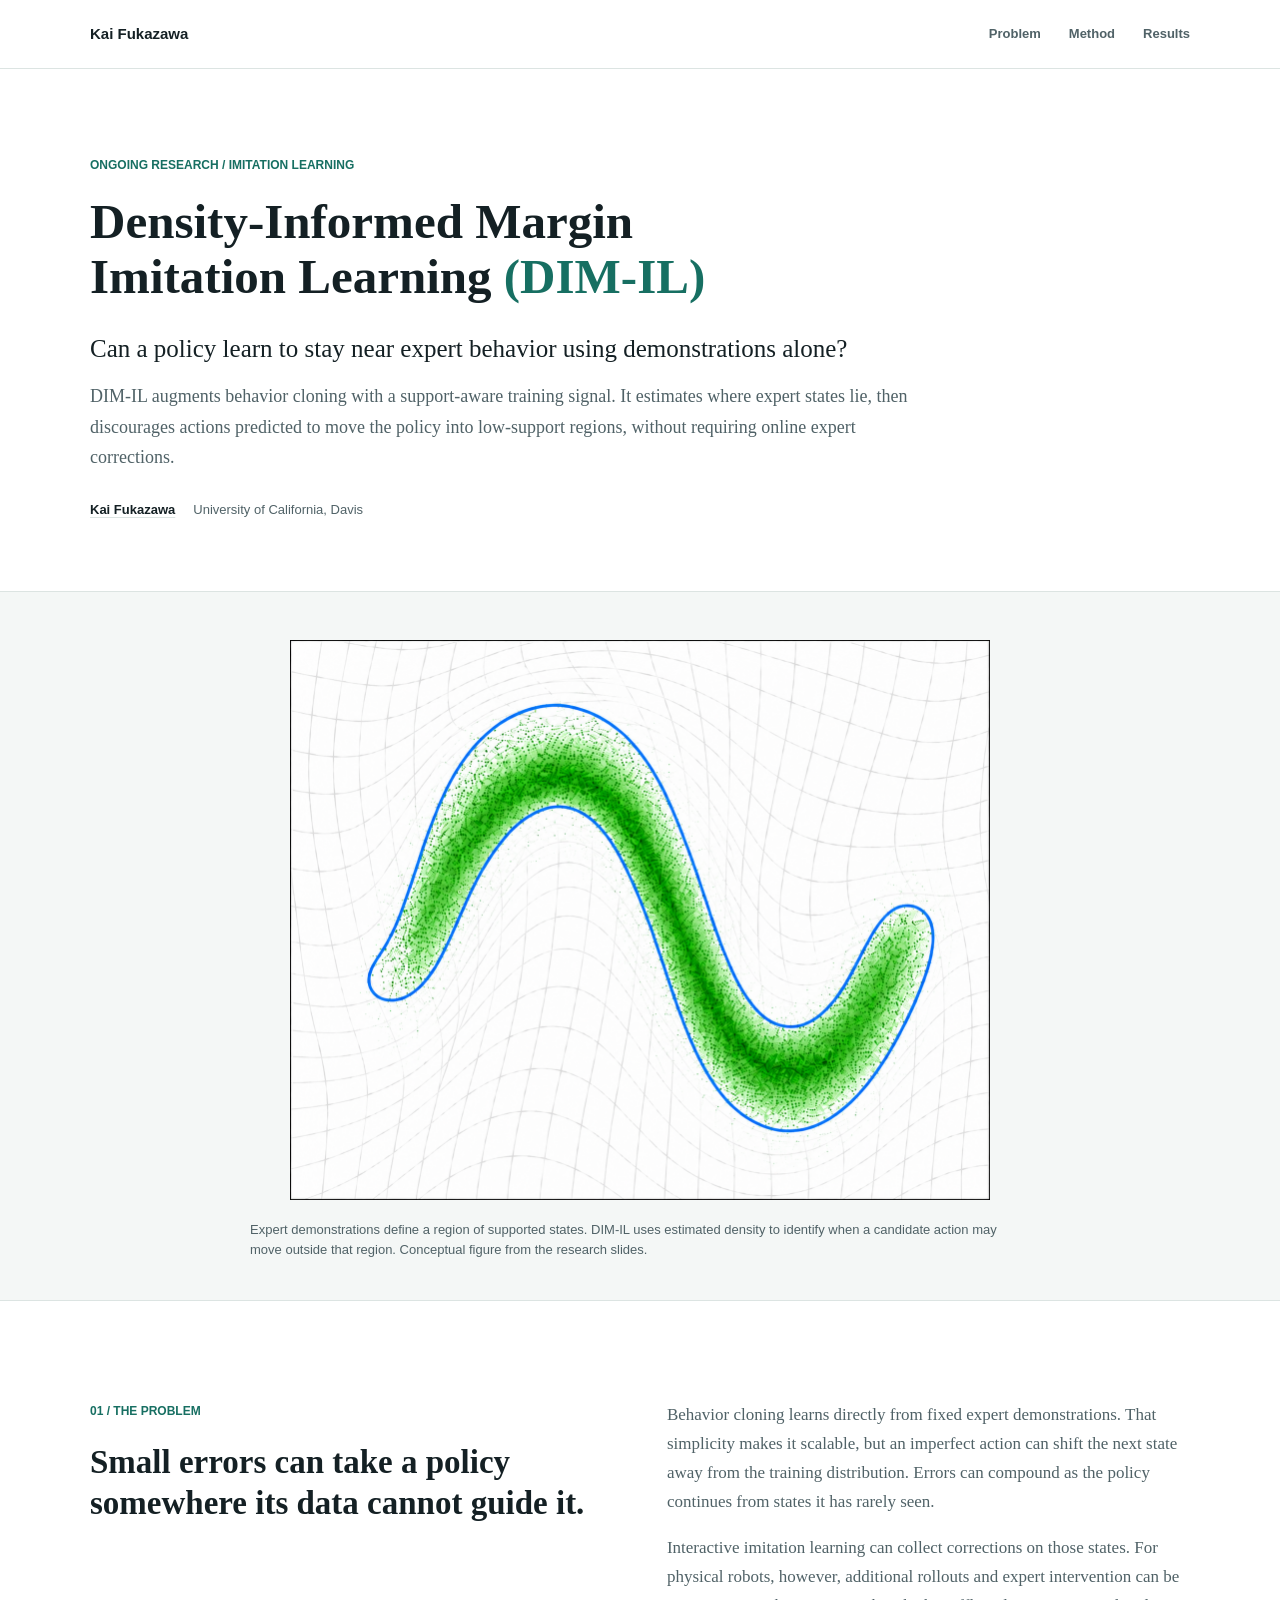
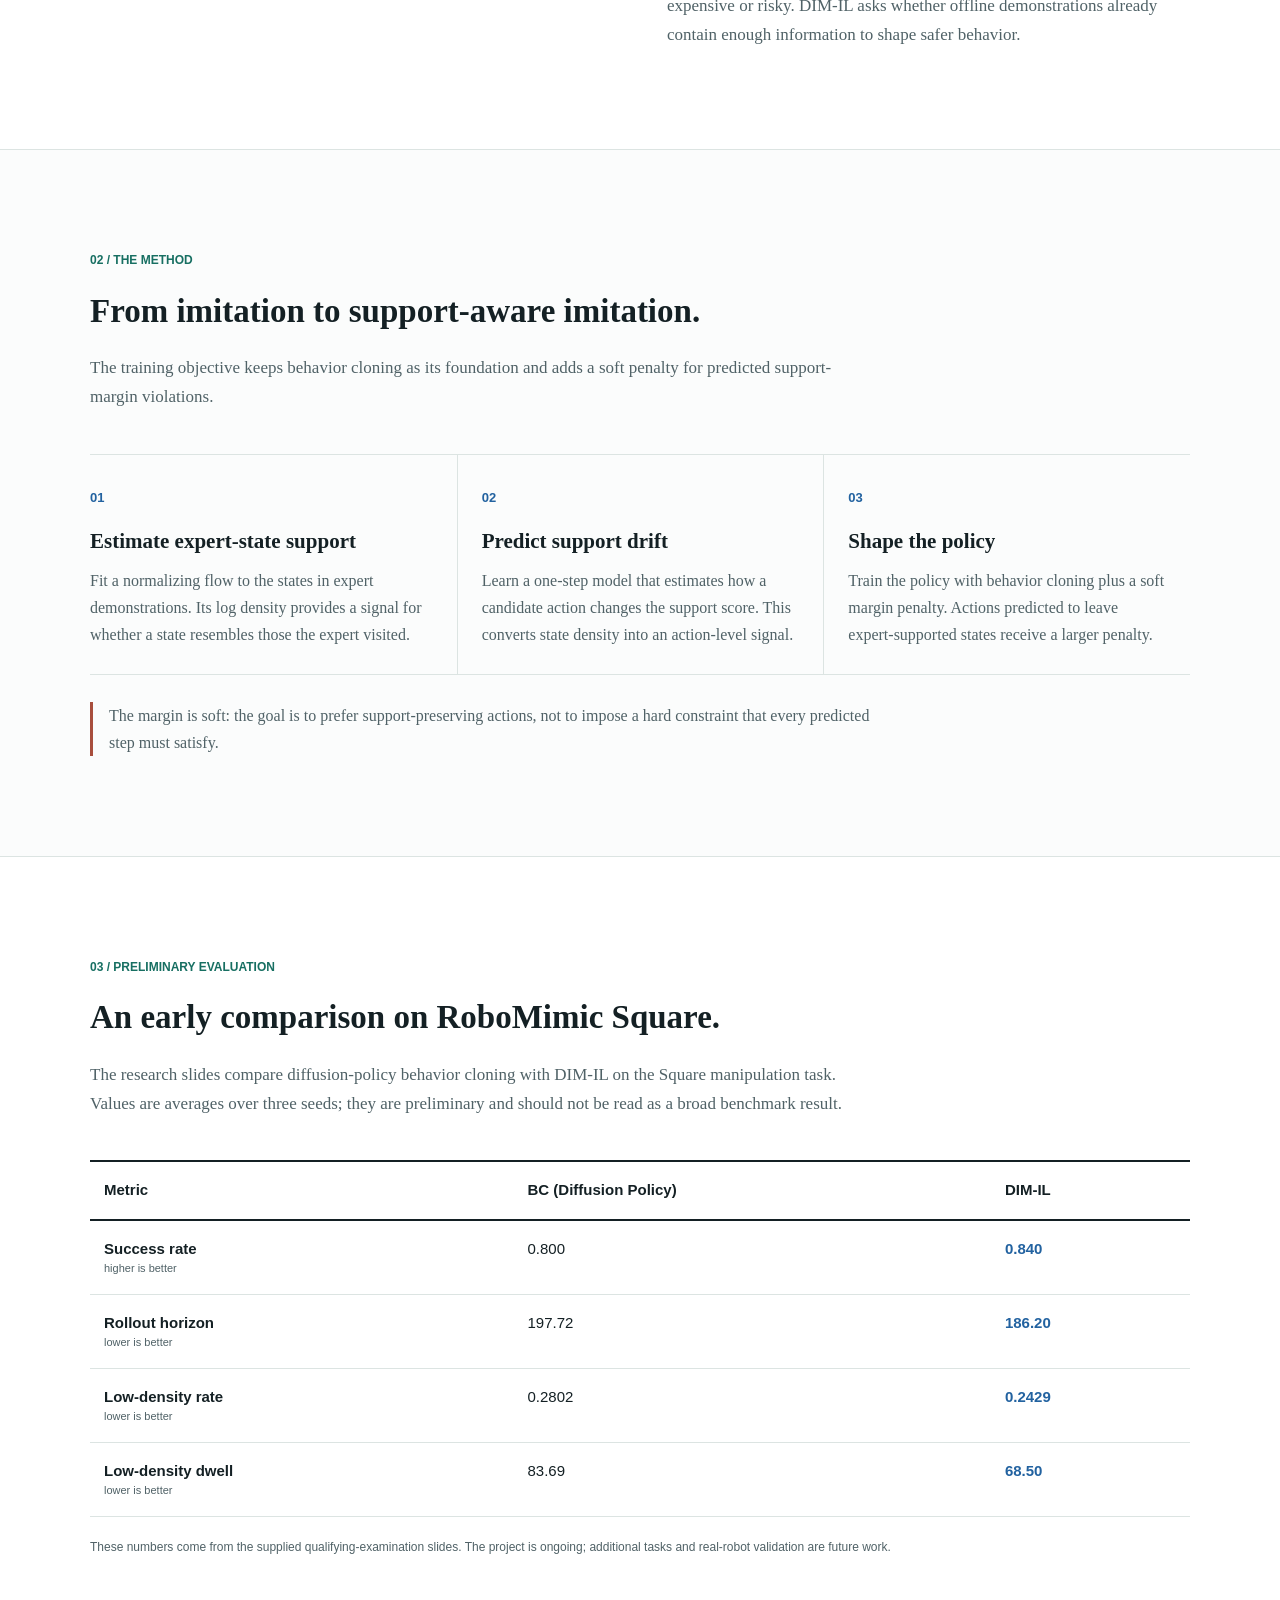
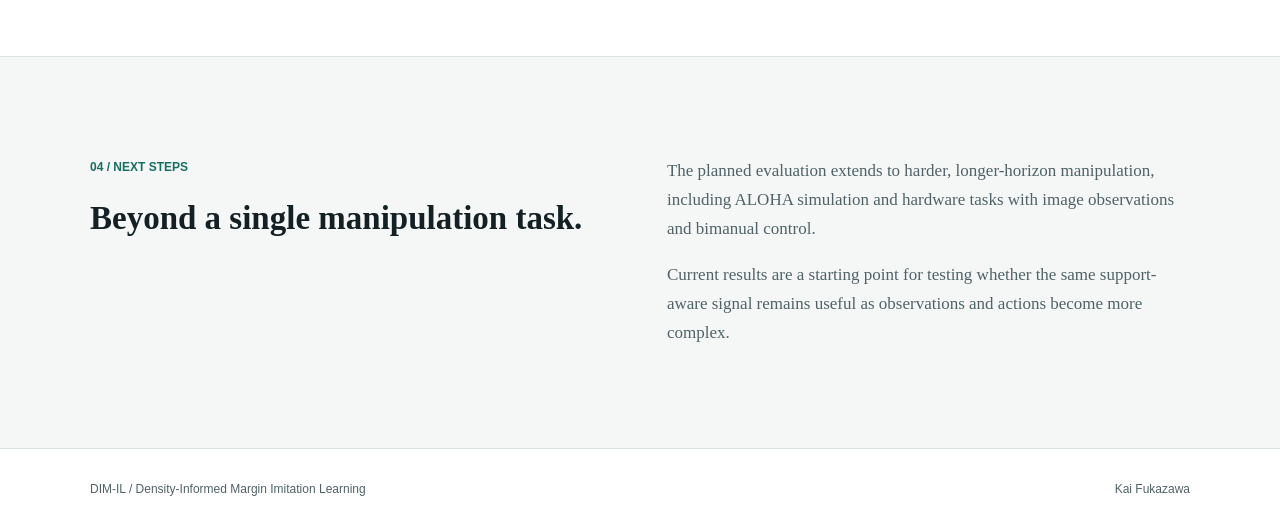
==== dim-il/index.html @ 55726794 "Add DIM-IL project page" ====
<!doctype html>
<html lang="en">
  <head>
    <meta charset="utf-8">
    <meta name="viewport" content="width=device-width, initial-scale=1">
    <meta name="description" content="DIM-IL studies how expert-state density can help behavior cloning stay near demonstrated behavior without online expert corrections.">
    <title>DIM-IL | Density-Informed Margin Imitation Learning</title>
    <link rel="stylesheet" href="styles.css">
  </head>
  <body>
    <a class="skip-link" href="#main">Skip to content</a>
    <header class="site-header">
      <div class="header-inner">
        <a class="site-owner" href="https://kaifukazawa.github.io/">Kai Fukazawa</a>
        <nav aria-label="Page sections">
          <a href="#problem">Problem</a>
          <a href="#method">Method</a>
          <a href="#results">Results</a>
        </nav>
      </div>
    </header>

    <main id="main">
      <section class="intro" aria-labelledby="page-title">
        <div class="content-width">
          <p class="eyebrow">Ongoing research / imitation learning</p>
          <h1 id="page-title">Density-Informed Margin<br>Imitation Learning <span>(DIM-IL)</span></h1>
          <p class="intro-lead">Can a policy learn to stay near expert behavior using demonstrations alone?</p>
          <p class="intro-summary">DIM-IL augments behavior cloning with a support-aware training signal. It estimates where expert states lie, then discourages actions predicted to move the policy into low-support regions, without requiring online expert corrections.</p>
          <p class="byline"><a href="https://kaifukazawa.github.io/">Kai Fukazawa</a> <span>University of California, Davis</span></p>
        </div>
      </section>

      <figure class="support-figure">
        <div class="figure-inner">
          <img src="assets/support-margin.png" alt="Green expert-state samples tracing a curved path, with a blue outline marking the estimated support boundary." width="1402" height="1122">
          <figcaption>Expert demonstrations define a region of supported states. DIM-IL uses estimated density to identify when a candidate action may move outside that region. Conceptual figure from the research slides.</figcaption>
        </div>
      </figure>

      <section class="section" id="problem" aria-labelledby="problem-title">
        <div class="content-width two-column">
          <div>
            <p class="section-label">01 / The problem</p>
            <h2 id="problem-title">Small errors can take a policy somewhere its data cannot guide it.</h2>
          </div>
          <div class="section-copy">
            <p>Behavior cloning learns directly from fixed expert demonstrations. That simplicity makes it scalable, but an imperfect action can shift the next state away from the training distribution. Errors can compound as the policy continues from states it has rarely seen.</p>
            <p>Interactive imitation learning can collect corrections on those states. For physical robots, however, additional rollouts and expert intervention can be expensive or risky. DIM-IL asks whether offline demonstrations already contain enough information to shape safer behavior.</p>
          </div>
        </div>
      </section>

      <section class="section method-section" id="method" aria-labelledby="method-title">
        <div class="content-width">
          <p class="section-label">02 / The method</p>
          <h2 id="method-title">From imitation to support-aware imitation.</h2>
          <p class="section-intro">The training objective keeps behavior cloning as its foundation and adds a soft penalty for predicted support-margin violations.</p>
          <div class="method-steps">
            <div class="method-step">
              <span class="step-number">01</span>
              <h3>Estimate expert-state support</h3>
              <p>Fit a normalizing flow to the states in expert demonstrations. Its log density provides a signal for whether a state resembles those the expert visited.</p>
            </div>
            <div class="method-step">
              <span class="step-number">02</span>
              <h3>Predict support drift</h3>
              <p>Learn a one-step model that estimates how a candidate action changes the support score. This converts state density into an action-level signal.</p>
            </div>
            <div class="method-step">
              <span class="step-number">03</span>
              <h3>Shape the policy</h3>
              <p>Train the policy with behavior cloning plus a soft margin penalty. Actions predicted to leave expert-supported states receive a larger penalty.</p>
            </div>
          </div>
          <p class="method-note">The margin is soft: the goal is to prefer support-preserving actions, not to impose a hard constraint that every predicted step must satisfy.</p>
        </div>
      </section>

      <section class="section" id="results" aria-labelledby="results-title">
        <div class="content-width">
          <p class="section-label">03 / Preliminary evaluation</p>
          <h2 id="results-title">An early comparison on RoboMimic Square.</h2>
          <p class="section-intro">The research slides compare diffusion-policy behavior cloning with DIM-IL on the Square manipulation task. Values are averages over three seeds; they are preliminary and should not be read as a broad benchmark result.</p>
          <div class="table-scroll" role="region" aria-label="Preliminary RoboMimic Square results" tabindex="0">
            <table>
              <thead>
                <tr><th scope="col">Metric</th><th scope="col">BC (Diffusion Policy)</th><th scope="col">DIM-IL</th></tr>
              </thead>
              <tbody>
                <tr><th scope="row">Success rate <span class="metric-direction">higher is better</span></th><td>0.800</td><td class="dimil-value">0.840</td></tr>
                <tr><th scope="row">Rollout horizon <span class="metric-direction">lower is better</span></th><td>197.72</td><td class="dimil-value">186.20</td></tr>
                <tr><th scope="row">Low-density rate <span class="metric-direction">lower is better</span></th><td>0.2802</td><td class="dimil-value">0.2429</td></tr>
                <tr><th scope="row">Low-density dwell <span class="metric-direction">lower is better</span></th><td>83.69</td><td class="dimil-value">68.50</td></tr>
              </tbody>
            </table>
          </div>
          <p class="results-note">These numbers come from the supplied qualifying-examination slides. The project is ongoing; additional tasks and real-robot validation are future work.</p>
        </div>
      </section>

      <section class="section next-section" aria-labelledby="next-title">
        <div class="content-width two-column">
          <div>
            <p class="section-label">04 / Next steps</p>
            <h2 id="next-title">Beyond a single manipulation task.</h2>
          </div>
          <div class="section-copy">
            <p>The planned evaluation extends to harder, longer-horizon manipulation, including ALOHA simulation and hardware tasks with image observations and bimanual control.</p>
            <p>Current results are a starting point for testing whether the same support-aware signal remains useful as observations and actions become more complex.</p>
          </div>
        </div>
      </section>
    </main>

    <footer class="site-footer">
      <div class="content-width footer-inner">
        <span>DIM-IL / Density-Informed Margin Imitation Learning</span>
        <a href="https://kaifukazawa.github.io/">Kai Fukazawa</a>
      </div>
    </footer>
  </body>
</html>
---- dim-il/styles.css ----
:root {
  color-scheme: light;
  --ink: #142024;
  --muted: #506267;
  --line: #dce4e2;
  --paper: #ffffff;
  --soft: #f4f7f6;
  --green: #176f62;
  --blue: #2262a0;
  --warm: #a84e3d;
}

* { box-sizing: border-box; }
html { scroll-behavior: smooth; }
body { margin: 0; color: var(--ink); background: var(--paper); font: 17px/1.7 Georgia, "Times New Roman", serif; }
a { color: inherit; }
img { display: block; max-width: 100%; height: auto; }
.content-width { width: min(100% - 48px, 1100px); margin-inline: auto; }
.skip-link { position: absolute; left: -10000px; top: 8px; z-index: 10; padding: 8px 12px; background: var(--ink); color: white; }
.skip-link:focus { left: 8px; }

.site-header { border-bottom: 1px solid var(--line); }
.header-inner { width: min(100% - 48px, 1100px); margin: auto; min-height: 68px; display: flex; align-items: center; justify-content: space-between; gap: 24px; }
.site-owner, .site-header nav, .eyebrow, .section-label, .byline, .step-number, .metric-direction, .results-note, .support-figure figcaption, .site-footer { font-family: Arial, Helvetica, sans-serif; }
.site-owner { font-size: 15px; font-weight: 700; text-decoration: none; white-space: nowrap; }
.site-header nav { display: flex; align-items: center; gap: 28px; font-size: 13px; font-weight: 600; }
.site-header nav a { text-decoration: none; color: var(--muted); }
.site-header a:hover, .site-header a:focus-visible, .site-footer a:hover { color: var(--green); }

.intro { padding: 86px 0 70px; }
.eyebrow, .section-label { margin: 0 0 20px; color: var(--green); font-size: 12px; font-weight: 700; text-transform: uppercase; }
h1, h2, h3, p, figure { margin-top: 0; }
h1 { max-width: 1000px; margin-bottom: 26px; font-size: 49px; line-height: 1.12; font-weight: 700; overflow-wrap: anywhere; }
h1 span { color: var(--green); }
.intro-lead { max-width: 820px; margin-bottom: 15px; font-size: 25px; line-height: 1.4; color: var(--ink); }
.intro-summary { max-width: 830px; margin-bottom: 26px; font-size: 18px; color: var(--muted); }
.byline { display: flex; flex-wrap: wrap; gap: 8px 18px; margin-bottom: 0; color: var(--muted); font-size: 13px; }
.byline a { color: var(--ink); font-weight: 700; text-decoration-color: var(--line); text-underline-offset: 3px; }

.support-figure { margin: 0; padding: 48px 0 40px; background: var(--soft); border-top: 1px solid var(--line); border-bottom: 1px solid var(--line); }
.figure-inner { width: min(100% - 48px, 960px); margin-inline: auto; }
.support-figure img { width: min(100%, 780px); max-height: 560px; margin: auto; object-fit: contain; }
.support-figure figcaption { max-width: 780px; margin: 20px auto 0; color: var(--muted); font-size: 13px; line-height: 1.55; }

.section { padding: 100px 0; border-bottom: 1px solid var(--line); }
.two-column { display: grid; grid-template-columns: minmax(0, .95fr) minmax(0, 1fr); gap: 80px; }
h2 { max-width: 700px; margin-bottom: 22px; font-size: 33px; line-height: 1.25; }
.section-copy p, .section-intro { color: var(--muted); }
.section-copy p:last-child { margin-bottom: 0; }
.section-intro { max-width: 780px; margin-bottom: 42px; }
.method-section { background: #fbfcfc; }
.method-steps { display: grid; grid-template-columns: repeat(3, minmax(0, 1fr)); border-top: 1px solid var(--line); border-bottom: 1px solid var(--line); }
.method-step { padding: 28px 24px 25px 0; }
.method-step + .method-step { border-left: 1px solid var(--line); padding-left: 24px; }
.step-number { color: var(--blue); font-size: 13px; font-weight: 700; }
.method-step h3 { margin: 16px 0 12px; font-size: 21px; line-height: 1.3; }
.method-step p { margin-bottom: 0; color: var(--muted); font-size: 16px; }
.method-note { max-width: 780px; margin: 27px 0 0; padding-left: 16px; border-left: 3px solid var(--warm); color: var(--muted); font-size: 16px; }

.table-scroll { overflow-x: auto; }
table { width: 100%; border-collapse: collapse; font: 15px/1.5 Arial, Helvetica, sans-serif; }
th, td { padding: 17px 14px; border-bottom: 1px solid var(--line); text-align: left; vertical-align: top; }
thead th { border-top: 2px solid var(--ink); border-bottom: 2px solid var(--ink); font-weight: 700; white-space: nowrap; }
tbody th { font-weight: 600; }
tbody td { font-variant-numeric: tabular-nums; }
.metric-direction { display: block; color: var(--muted); font-size: 11px; font-weight: 400; }
.dimil-value { color: var(--blue); font-weight: 700; }
.results-note { margin: 21px 0 0; color: var(--muted); font-size: 12px; line-height: 1.55; }
.next-section { background: var(--soft); }
.site-footer { padding: 30px 0; color: var(--muted); font-size: 12px; }
.footer-inner { display: flex; justify-content: space-between; gap: 18px; }
.site-footer a { text-decoration: none; }

@media (max-width: 760px) {
  .content-width, .header-inner, .figure-inner { width: min(100% - 32px, 1100px); }
  .header-inner { min-height: 62px; }
  .site-header nav { gap: 12px; font-size: 12px; }
  .intro { padding: 62px 0 54px; }
  h1 { font-size: 36px; }
  .intro-lead { font-size: 21px; }
  .intro-summary { font-size: 17px; }
  .support-figure { padding: 25px 0; }
  .section { padding: 64px 0; }
  .two-column { grid-template-columns: 1fr; gap: 18px; }
  h2 { font-size: 28px; }
  .method-steps { grid-template-columns: 1fr; }
  .method-step, .method-step + .method-step { padding: 22px 0; border-left: 0; }
  .method-step + .method-step { border-top: 1px solid var(--line); }
  table { min-width: 590px; }
}

@media (max-width: 420px) {
  .site-owner { font-size: 13px; }
  .site-header nav { gap: 9px; font-size: 11px; }
  h1 { font-size: 31px; }
  .footer-inner { flex-direction: column; }
}
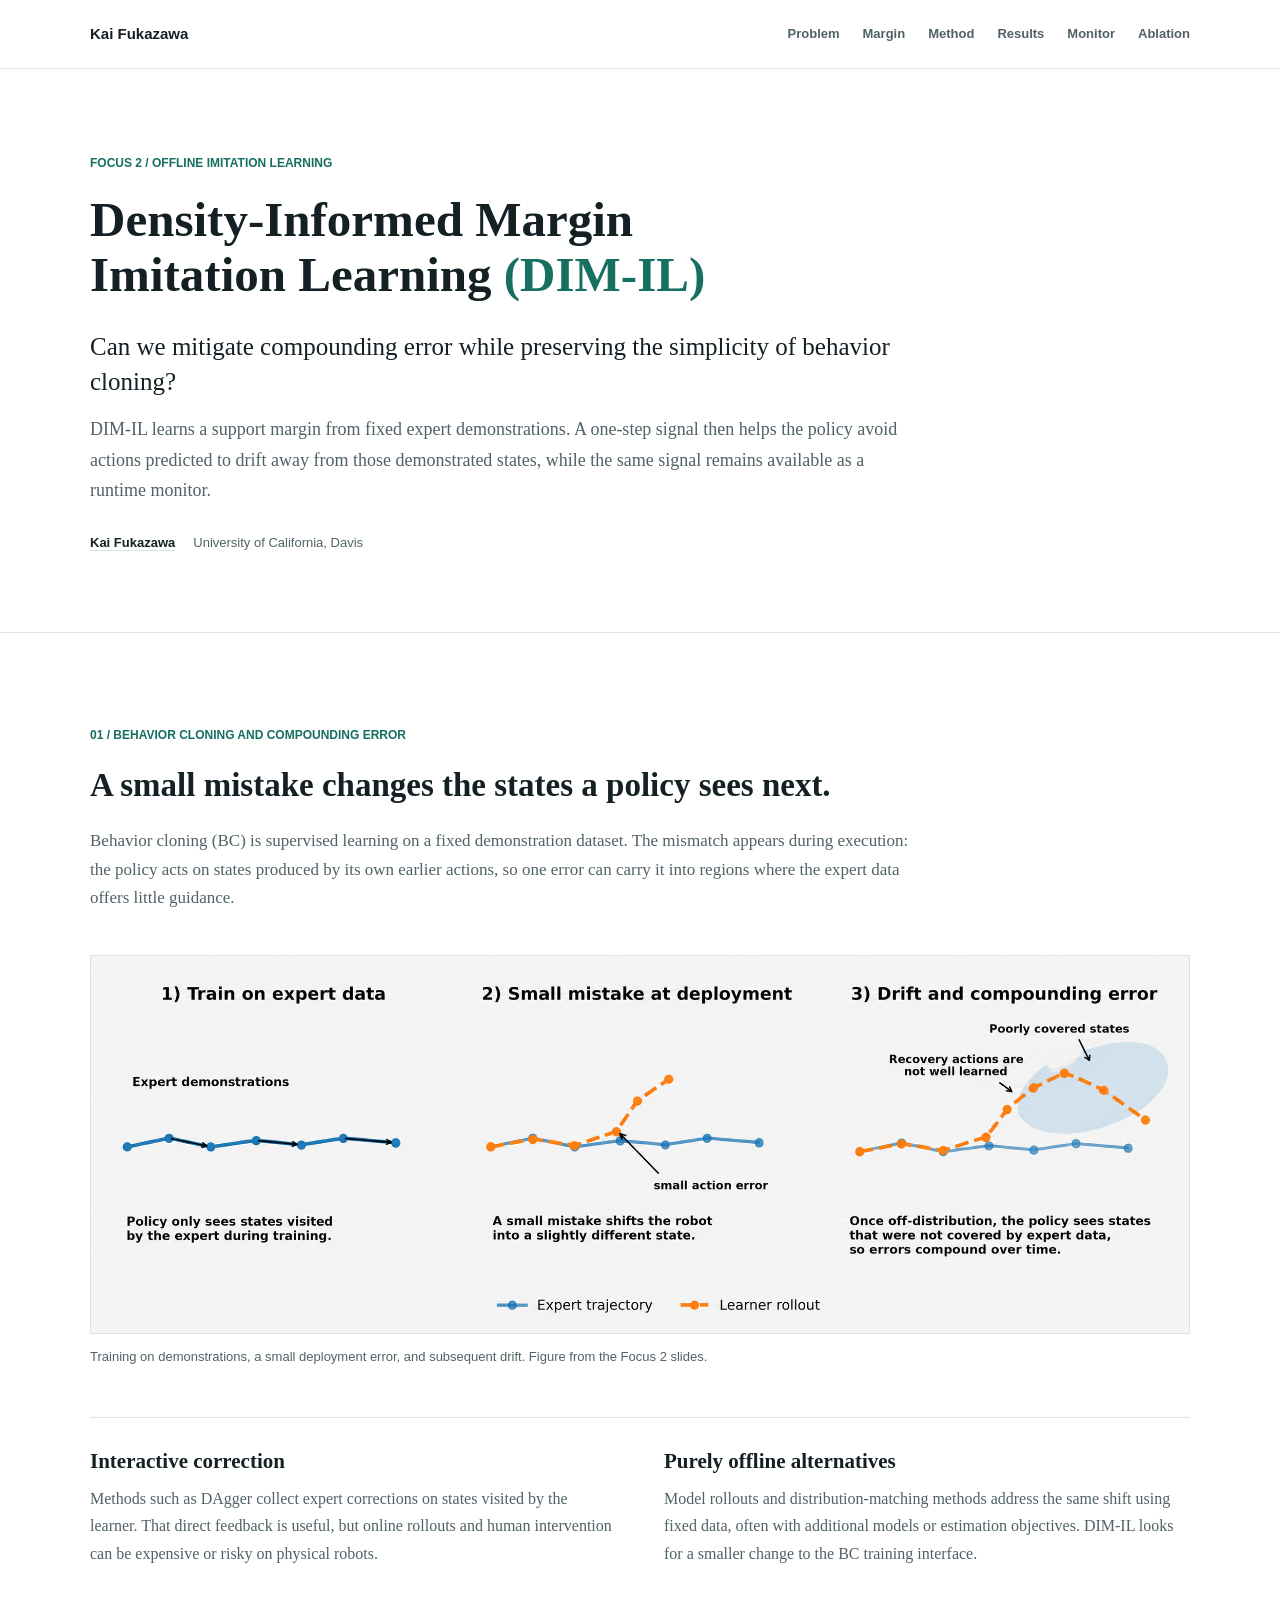
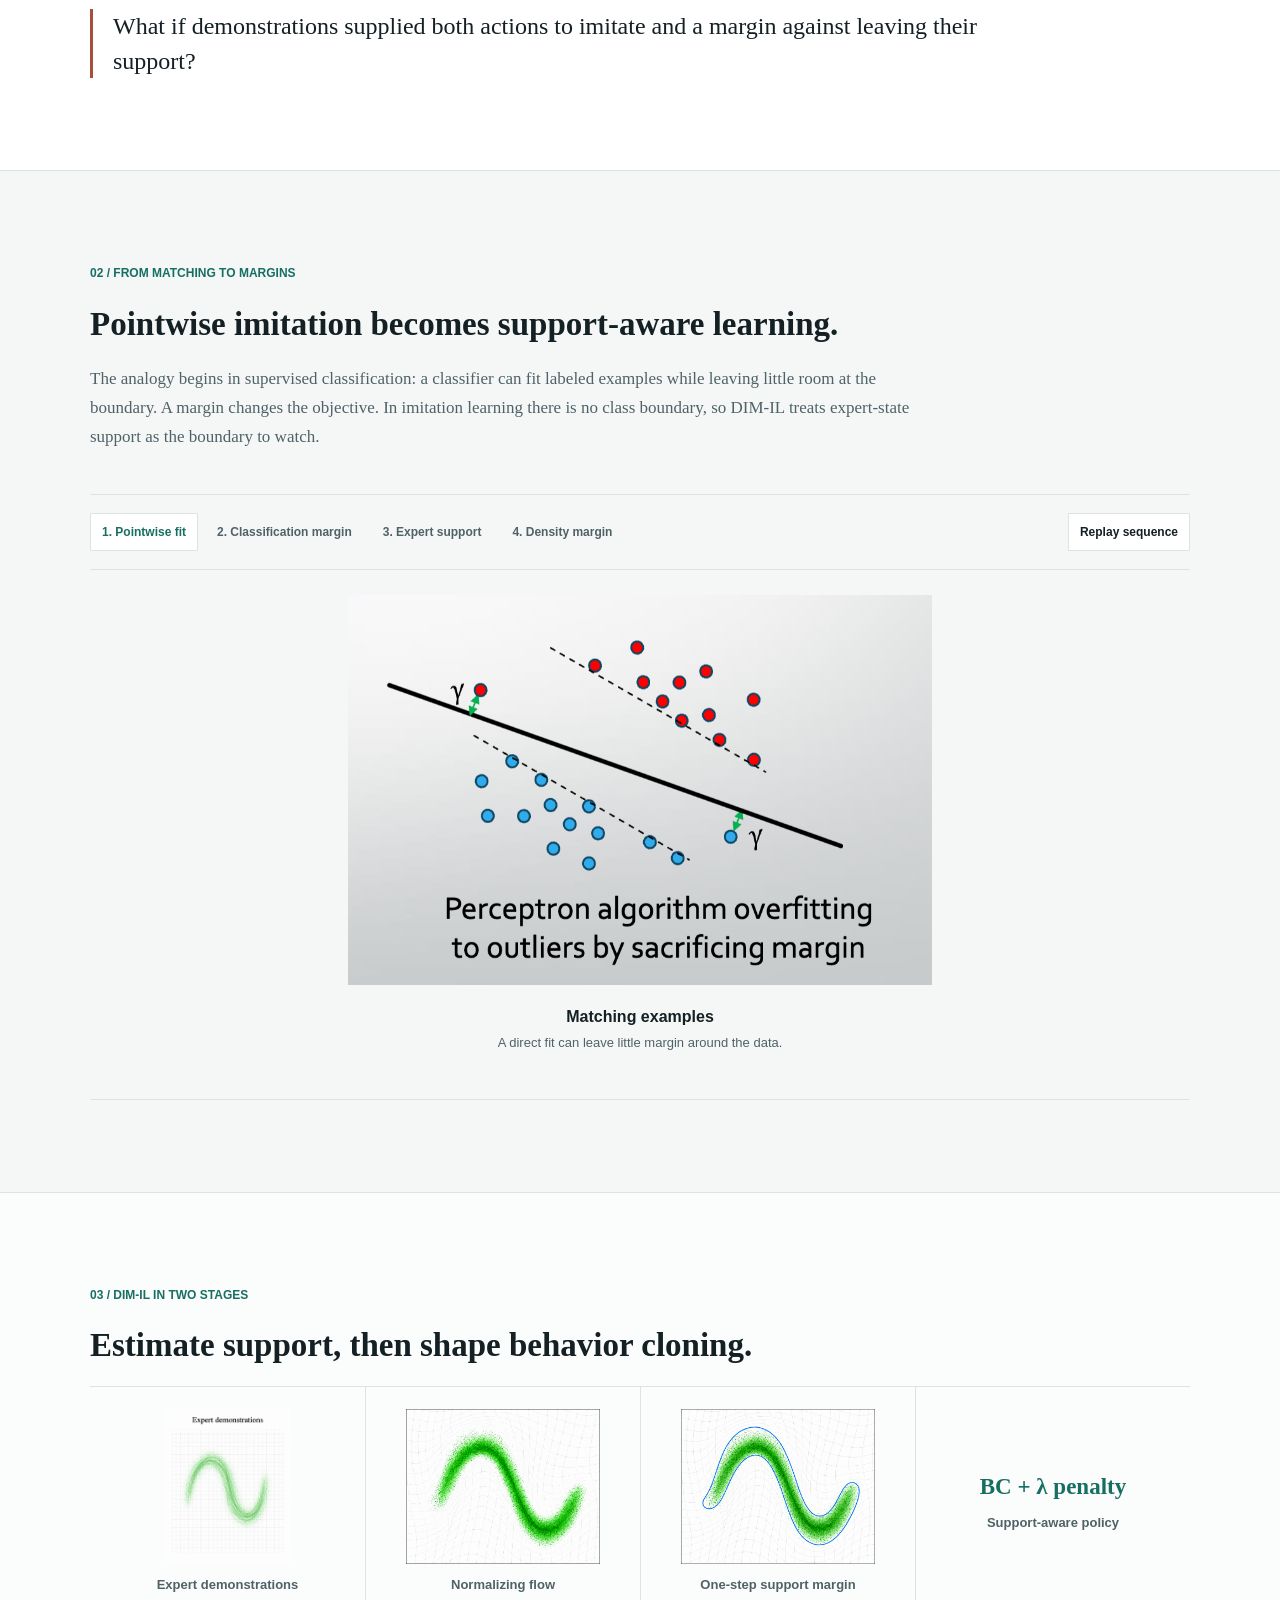
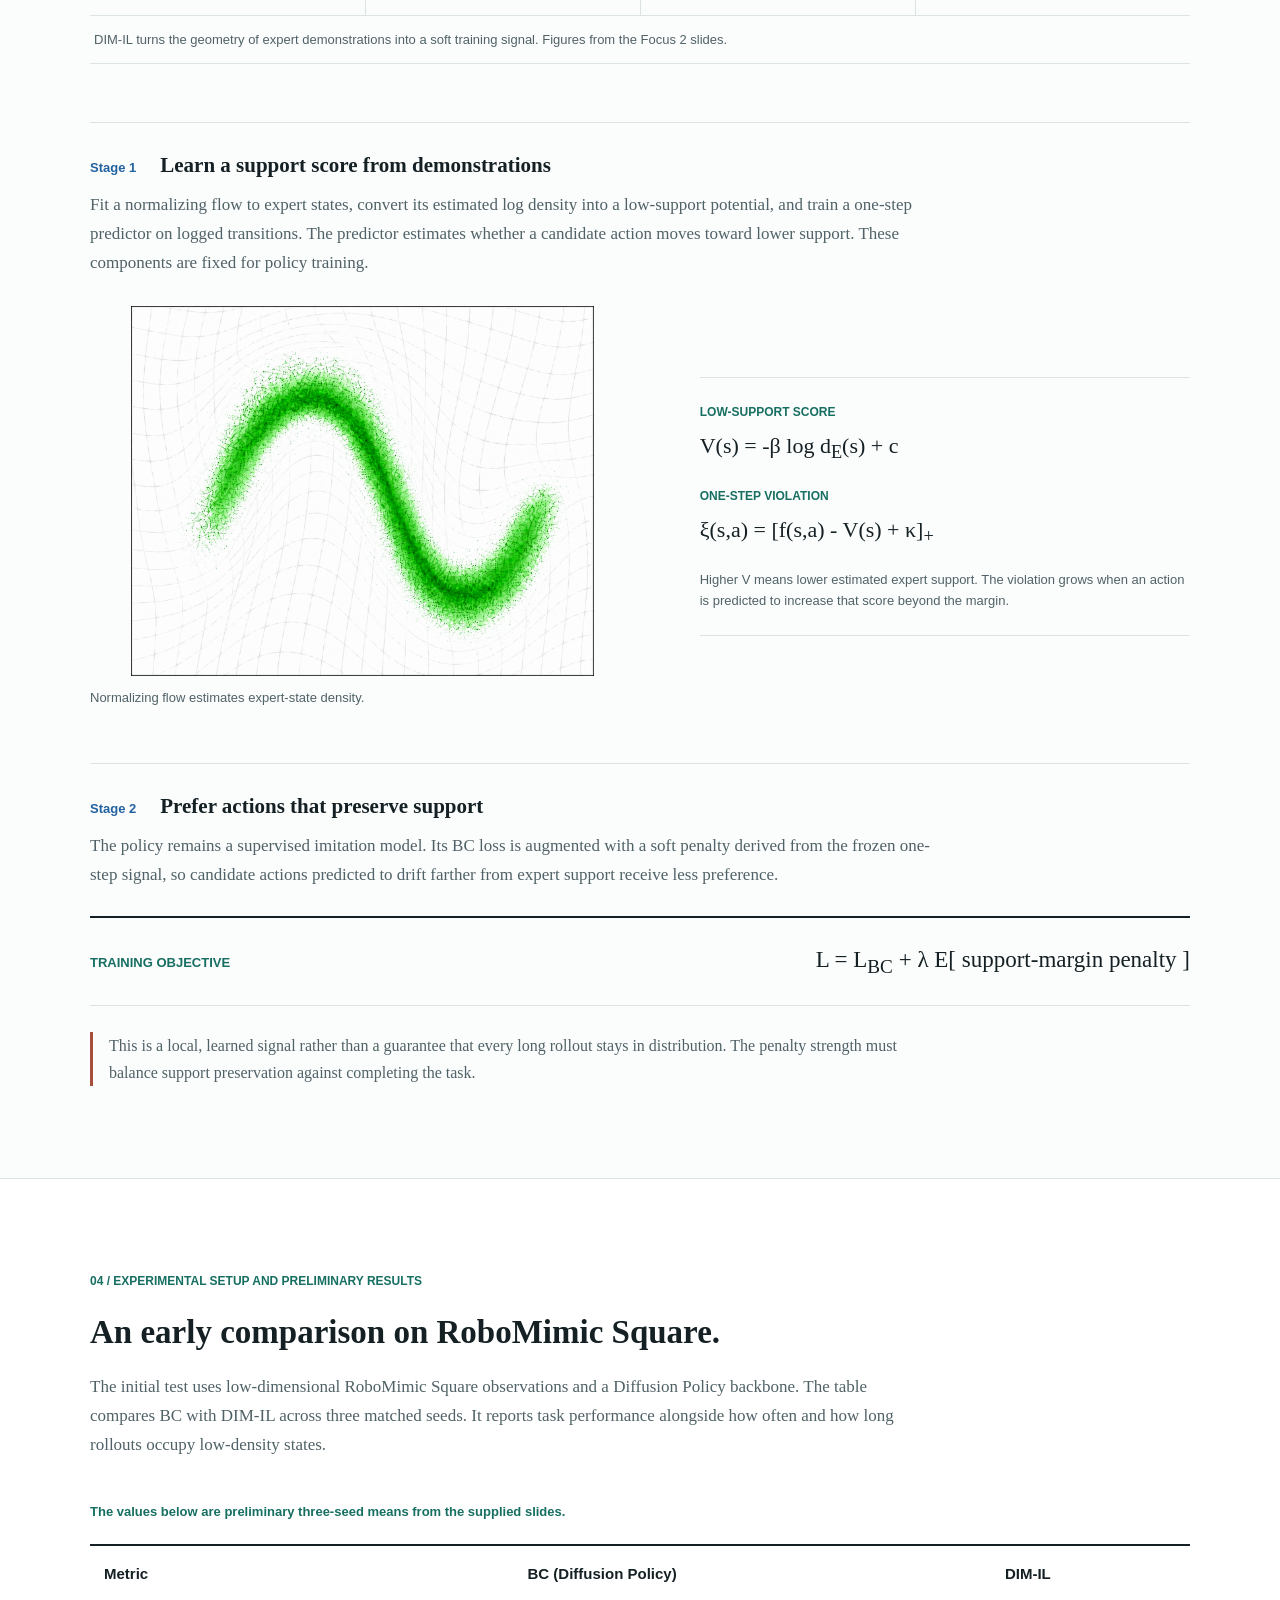
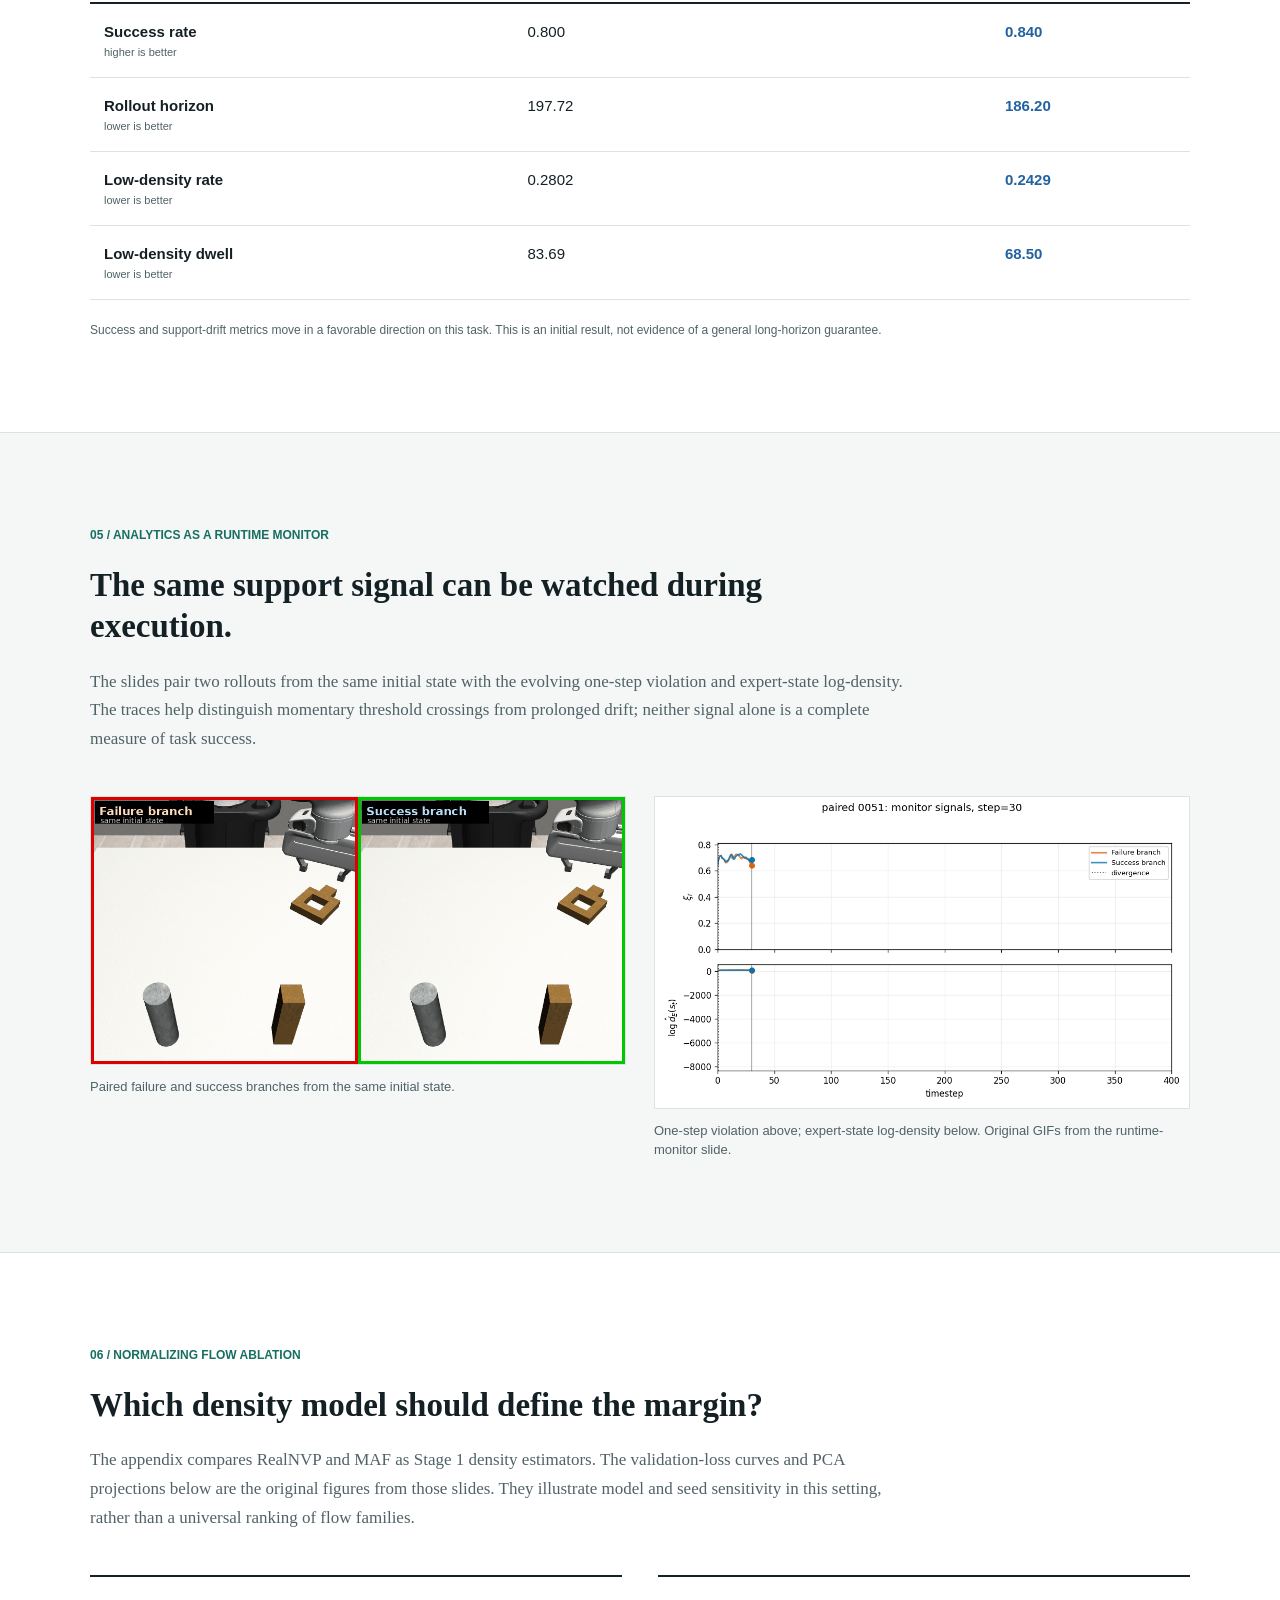
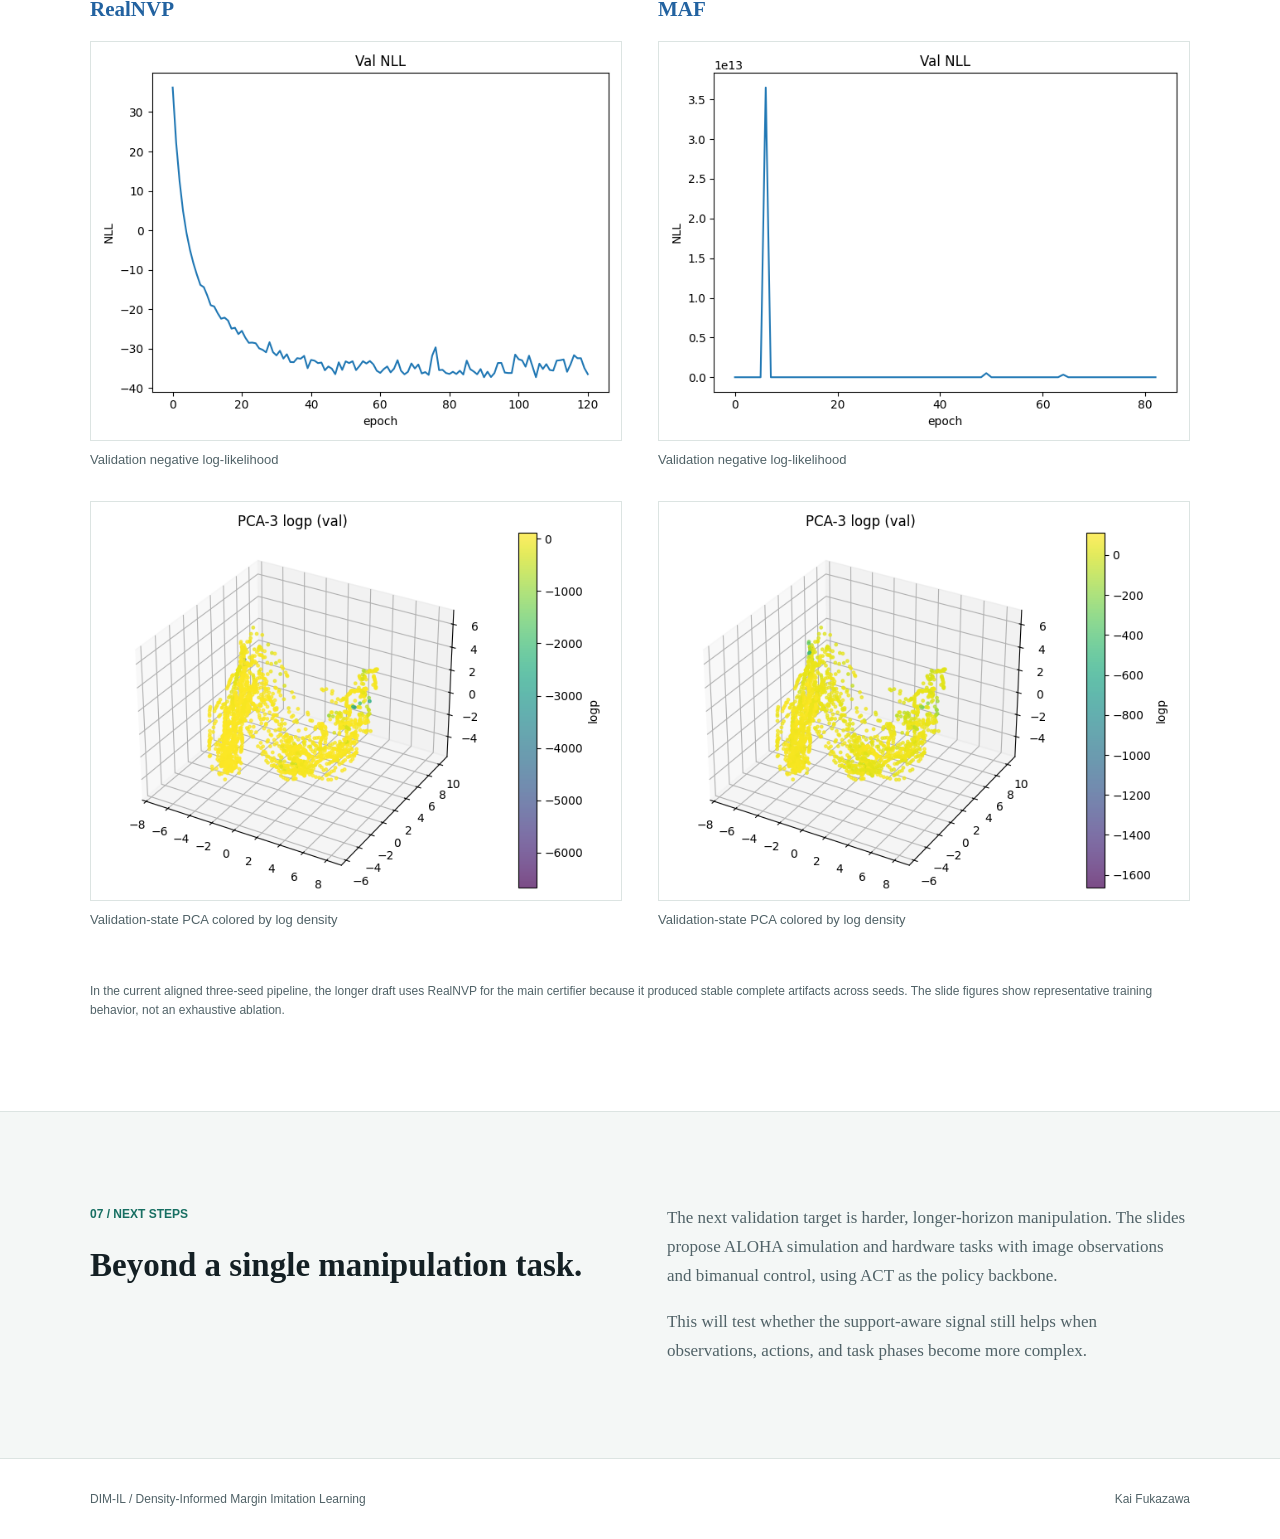
==== commit 09c987c5: "Restructure DIM-IL page around Focus 2 slides" ====
--- a/dim-il/index.html
+++ b/dim-il/index.html
@@ -3,9 +3,10 @@
   <head>
     <meta charset="utf-8">
     <meta name="viewport" content="width=device-width, initial-scale=1">
-    <meta name="description" content="DIM-IL studies how expert-state density can help behavior cloning stay near demonstrated behavior without online expert corrections.">
+    <meta name="description" content="DIM-IL uses expert-state density and a one-step support margin to make offline behavior cloning more aware of distribution drift.">
     <title>DIM-IL | Density-Informed Margin Imitation Learning</title>
     <link rel="stylesheet" href="styles.css">
+    <script src="script.js" defer></script>
   </head>
   <body>
     <a class="skip-link" href="#main">Skip to content</a>
@@ -14,8 +15,11 @@
         <a class="site-owner" href="https://kaifukazawa.github.io/">Kai Fukazawa</a>
         <nav aria-label="Page sections">
           <a href="#problem">Problem</a>
+          <a href="#margin">Margin</a>
           <a href="#method">Method</a>
           <a href="#results">Results</a>
+          <a href="#monitor">Monitor</a>
+          <a href="#ablation">Ablation</a>
         </nav>
       </div>
     </header>
@@ -23,65 +27,127 @@
     <main id="main">
       <section class="intro" aria-labelledby="page-title">
         <div class="content-width">
-          <p class="eyebrow">Ongoing research / imitation learning</p>
+          <p class="eyebrow">Focus 2 / offline imitation learning</p>
           <h1 id="page-title">Density-Informed Margin<br>Imitation Learning <span>(DIM-IL)</span></h1>
-          <p class="intro-lead">Can a policy learn to stay near expert behavior using demonstrations alone?</p>
-          <p class="intro-summary">DIM-IL augments behavior cloning with a support-aware training signal. It estimates where expert states lie, then discourages actions predicted to move the policy into low-support regions, without requiring online expert corrections.</p>
+          <p class="intro-lead">Can we mitigate compounding error while preserving the simplicity of behavior cloning?</p>
+          <p class="intro-summary">DIM-IL learns a support margin from fixed expert demonstrations. A one-step signal then helps the policy avoid actions predicted to drift away from those demonstrated states, while the same signal remains available as a runtime monitor.</p>
           <p class="byline"><a href="https://kaifukazawa.github.io/">Kai Fukazawa</a> <span>University of California, Davis</span></p>
         </div>
       </section>
 
-      <figure class="support-figure">
-        <div class="figure-inner">
-          <img src="assets/support-margin.png" alt="Green expert-state samples tracing a curved path, with a blue outline marking the estimated support boundary." width="1402" height="1122">
-          <figcaption>Expert demonstrations define a region of supported states. DIM-IL uses estimated density to identify when a candidate action may move outside that region. Conceptual figure from the research slides.</figcaption>
-        </div>
-      </figure>
-
       <section class="section" id="problem" aria-labelledby="problem-title">
-        <div class="content-width two-column">
-          <div>
-            <p class="section-label">01 / The problem</p>
-            <h2 id="problem-title">Small errors can take a policy somewhere its data cannot guide it.</h2>
-          </div>
-          <div class="section-copy">
-            <p>Behavior cloning learns directly from fixed expert demonstrations. That simplicity makes it scalable, but an imperfect action can shift the next state away from the training distribution. Errors can compound as the policy continues from states it has rarely seen.</p>
-            <p>Interactive imitation learning can collect corrections on those states. For physical robots, however, additional rollouts and expert intervention can be expensive or risky. DIM-IL asks whether offline demonstrations already contain enough information to shape safer behavior.</p>
+        <div class="content-width">
+          <p class="section-label">01 / Behavior cloning and compounding error</p>
+          <h2 id="problem-title">A small mistake changes the states a policy sees next.</h2>
+          <p class="section-intro">Behavior cloning (BC) is supervised learning on a fixed demonstration dataset. The mismatch appears during execution: the policy acts on states produced by its own earlier actions, so one error can carry it into regions where the expert data offers little guidance.</p>
+          <figure class="wide-figure">
+            <img src="assets/compounding-error.png" alt="Three-step illustration: training follows expert states, a small deployment mistake changes the next state, then the learner drifts into poorly covered states." loading="lazy" width="2140" height="735">
+            <figcaption>Training on demonstrations, a small deployment error, and subsequent drift. Figure from the Focus 2 slides.</figcaption>
+          </figure>
+          <div class="context-grid">
+            <div>
+              <h3>Interactive correction</h3>
+              <p>Methods such as DAgger collect expert corrections on states visited by the learner. That direct feedback is useful, but online rollouts and human intervention can be expensive or risky on physical robots.</p>
+            </div>
+            <div>
+              <h3>Purely offline alternatives</h3>
+              <p>Model rollouts and distribution-matching methods address the same shift using fixed data, often with additional models or estimation objectives. DIM-IL looks for a smaller change to the BC training interface.</p>
+            </div>
+          </div>
+          <p class="research-question">What if demonstrations supplied both actions to imitate and a margin against leaving their support?</p>
+        </div>
+      </section>
+
+      <section class="section margin-section" id="margin" aria-labelledby="margin-title">
+        <div class="content-width">
+          <p class="section-label">02 / From matching to margins</p>
+          <h2 id="margin-title">Pointwise imitation becomes support-aware learning.</h2>
+          <p class="section-intro">The analogy begins in supervised classification: a classifier can fit labeled examples while leaving little room at the boundary. A margin changes the objective. In imitation learning there is no class boundary, so DIM-IL treats expert-state support as the boundary to watch.</p>
+          <div class="sequence" data-sequence aria-label="Matching to margin conceptual sequence">
+            <div class="sequence-toolbar">
+              <div class="sequence-tabs" role="group" aria-label="Conceptual steps">
+                <button type="button" class="is-active" data-sequence-step="0" aria-pressed="true">1. Pointwise fit</button>
+                <button type="button" data-sequence-step="1" aria-pressed="false">2. Classification margin</button>
+                <button type="button" data-sequence-step="2" aria-pressed="false">3. Expert support</button>
+                <button type="button" data-sequence-step="3" aria-pressed="false">4. Density margin</button>
+              </div>
+              <button class="sequence-toggle" type="button" data-sequence-toggle aria-label="Pause sequence">Pause</button>
+            </div>
+            <div class="sequence-display">
+              <figure class="sequence-panel is-active" data-sequence-panel="0" aria-hidden="false">
+                <img src="assets/pointwise-fit.png" alt="A pointwise classifier fits an outlier and leaves a narrow margin." width="920" height="614">
+                <figcaption><strong>Matching examples</strong><span>A direct fit can leave little margin around the data.</span></figcaption>
+              </figure>
+              <figure class="sequence-panel" data-sequence-panel="1" aria-hidden="true">
+                <img src="assets/classification-margin.png" alt="An SVM decision boundary with a larger margin between two classes." loading="lazy" width="791" height="572">
+                <figcaption><strong>Adding a margin</strong><span>The SVM analogy makes distance from a boundary part of learning.</span></figcaption>
+              </figure>
+              <figure class="sequence-panel" data-sequence-panel="2" aria-hidden="true">
+                <img src="assets/expert-demonstrations.png" alt="Expert-state samples form a curved region in state space." loading="lazy" width="1122" height="1402">
+                <figcaption><strong>Finding the IL boundary</strong><span>Expert demonstrations reveal the states the task has actually covered.</span></figcaption>
+              </figure>
+              <figure class="sequence-panel" data-sequence-panel="3" aria-hidden="true">
+                <img src="assets/support-margin.png" alt="A blue boundary surrounds the curved expert-state density." loading="lazy" width="1402" height="1122">
+                <figcaption><strong>Using expert support as a margin</strong><span>A density estimate turns that region into a support score and boundary.</span></figcaption>
+              </figure>
+            </div>
           </div>
         </div>
       </section>
 
       <section class="section method-section" id="method" aria-labelledby="method-title">
         <div class="content-width">
-          <p class="section-label">02 / The method</p>
-          <h2 id="method-title">From imitation to support-aware imitation.</h2>
-          <p class="section-intro">The training objective keeps behavior cloning as its foundation and adds a soft penalty for predicted support-margin violations.</p>
-          <div class="method-steps">
-            <div class="method-step">
-              <span class="step-number">01</span>
-              <h3>Estimate expert-state support</h3>
-              <p>Fit a normalizing flow to the states in expert demonstrations. Its log density provides a signal for whether a state resembles those the expert visited.</p>
-            </div>
-            <div class="method-step">
-              <span class="step-number">02</span>
-              <h3>Predict support drift</h3>
-              <p>Learn a one-step model that estimates how a candidate action changes the support score. This converts state density into an action-level signal.</p>
-            </div>
-            <div class="method-step">
-              <span class="step-number">03</span>
-              <h3>Shape the policy</h3>
-              <p>Train the policy with behavior cloning plus a soft margin penalty. Actions predicted to leave expert-supported states receive a larger penalty.</p>
-            </div>
-          </div>
-          <p class="method-note">The margin is soft: the goal is to prefer support-preserving actions, not to impose a hard constraint that every predicted step must satisfy.</p>
+          <p class="section-label">03 / DIM-IL in two stages</p>
+          <h2 id="method-title">Estimate support, then shape behavior cloning.</h2>
+          <figure class="method-map" aria-label="DIM-IL method overview">
+            <div class="method-map-step">
+              <img src="assets/expert-demonstrations.png" alt="Curved region of expert demonstration states." loading="lazy" width="1122" height="1402">
+              <span>Expert demonstrations</span>
+            </div>
+            <div class="method-map-step">
+              <img src="assets/support-density.png" alt="Expert-state density estimated by a normalizing flow." loading="lazy" width="1402" height="1122">
+              <span>Normalizing flow</span>
+            </div>
+            <div class="method-map-step">
+              <img src="assets/support-margin.png" alt="Estimated support boundary around expert-state samples." loading="lazy" width="1402" height="1122">
+              <span>One-step support margin</span>
+            </div>
+            <div class="method-map-step method-map-step--objective">
+              <strong>BC + &lambda; penalty</strong>
+              <span>Support-aware policy</span>
+            </div>
+            <figcaption>DIM-IL turns the geometry of expert demonstrations into a soft training signal. Figures from the Focus 2 slides.</figcaption>
+          </figure>
+          <div class="stage-block">
+            <div class="stage-heading"><span class="step-number">Stage 1</span><h3>Learn a support score from demonstrations</h3></div>
+            <p>Fit a normalizing flow to expert states, convert its estimated log density into a low-support potential, and train a one-step predictor on logged transitions. The predictor estimates whether a candidate action moves toward lower support. These components are fixed for policy training.</p>
+            <div class="density-visual">
+              <figure>
+                <img src="assets/support-density.png" alt="Estimated density over expert-state samples, shown as a green curved region." loading="lazy" width="1402" height="1122">
+                <figcaption>Normalizing flow estimates expert-state density.</figcaption>
+              </figure>
+              <div class="formula-block" aria-label="Support score and one-step violation">
+                <p><span class="formula-label">Low-support score</span><span class="formula">V(s) = -&beta; log d<sub>E</sub>(s) + c</span></p>
+                <p><span class="formula-label">One-step violation</span><span class="formula">&xi;(s,a) = [f(s,a) - V(s) + &kappa;]<sub>+</sub></span></p>
+                <p class="formula-help">Higher V means lower estimated expert support. The violation grows when an action is predicted to increase that score beyond the margin.</p>
+              </div>
+            </div>
+          </div>
+          <div class="stage-block stage-block--second">
+            <div class="stage-heading"><span class="step-number">Stage 2</span><h3>Prefer actions that preserve support</h3></div>
+            <p>The policy remains a supervised imitation model. Its BC loss is augmented with a soft penalty derived from the frozen one-step signal, so candidate actions predicted to drift farther from expert support receive less preference.</p>
+            <div class="objective-band"><span>Training objective</span><strong>L = L<sub>BC</sub> + &lambda; E[ support-margin penalty ]</strong></div>
+            <p class="method-note">This is a local, learned signal rather than a guarantee that every long rollout stays in distribution. The penalty strength must balance support preservation against completing the task.</p>
+          </div>
         </div>
       </section>
 
       <section class="section" id="results" aria-labelledby="results-title">
         <div class="content-width">
-          <p class="section-label">03 / Preliminary evaluation</p>
+          <p class="section-label">04 / Experimental setup and preliminary results</p>
           <h2 id="results-title">An early comparison on RoboMimic Square.</h2>
-          <p class="section-intro">The research slides compare diffusion-policy behavior cloning with DIM-IL on the Square manipulation task. Values are averages over three seeds; they are preliminary and should not be read as a broad benchmark result.</p>
+          <p class="section-intro">The initial test uses low-dimensional RoboMimic Square observations and a Diffusion Policy backbone. The table compares BC with DIM-IL across three matched seeds. It reports task performance alongside how often and how long rollouts occupy low-density states.</p>
+          <p class="results-context">The values below are preliminary three-seed means from the supplied slides.</p>
           <div class="table-scroll" role="region" aria-label="Preliminary RoboMimic Square results" tabindex="0">
             <table>
               <thead>
@@ -95,19 +161,58 @@
               </tbody>
             </table>
           </div>
-          <p class="results-note">These numbers come from the supplied qualifying-examination slides. The project is ongoing; additional tasks and real-robot validation are future work.</p>
+          <p class="results-note">Success and support-drift metrics move in a favorable direction on this task. This is an initial result, not evidence of a general long-horizon guarantee.</p>
+        </div>
+      </section>
+
+      <section class="section monitor-section" id="monitor" aria-labelledby="monitor-title">
+        <div class="content-width">
+          <p class="section-label">05 / Analytics as a runtime monitor</p>
+          <h2 id="monitor-title">The same support signal can be watched during execution.</h2>
+          <p class="section-intro">The slides pair two rollouts from the same initial state with the evolving one-step violation and expert-state log-density. The traces help distinguish momentary threshold crossings from prolonged drift; neither signal alone is a complete measure of task success.</p>
+          <div class="monitor-grid">
+            <figure>
+              <img src="assets/runtime-rollout.gif" alt="Animated paired RoboMimic Square rollouts from the same initial state, with failure and success branches side by side." loading="lazy" width="1024" height="512">
+              <figcaption>Paired failure and success branches from the same initial state.</figcaption>
+            </figure>
+            <figure>
+              <img src="assets/runtime-signals.gif" alt="Animated chart of one-step violation and expert-state log-density over the paired rollout." loading="lazy" width="1032" height="600">
+              <figcaption>One-step violation above; expert-state log-density below. Original GIFs from the runtime-monitor slide.</figcaption>
+            </figure>
+          </div>
+        </div>
+      </section>
+
+      <section class="section" id="ablation" aria-labelledby="ablation-title">
+        <div class="content-width">
+          <p class="section-label">06 / Normalizing flow ablation</p>
+          <h2 id="ablation-title">Which density model should define the margin?</h2>
+          <p class="section-intro">The appendix compares RealNVP and MAF as Stage 1 density estimators. The validation-loss curves and PCA projections below are the original figures from those slides. They illustrate model and seed sensitivity in this setting, rather than a universal ranking of flow families.</p>
+          <div class="ablation-grid">
+            <div class="ablation-model">
+              <h3>RealNVP</h3>
+              <figure><img src="assets/realnvp-nll.png" alt="RealNVP validation negative log-likelihood decreases and stabilizes over training epochs." loading="lazy" width="640" height="480"><figcaption>Validation negative log-likelihood</figcaption></figure>
+              <figure><img src="assets/realnvp-pca.png" alt="Three-dimensional PCA projection of validation states colored by RealNVP log density." loading="lazy" width="640" height="480"><figcaption>Validation-state PCA colored by log density</figcaption></figure>
+            </div>
+            <div class="ablation-model">
+              <h3>MAF</h3>
+              <figure><img src="assets/maf-nll.png" alt="MAF validation negative log-likelihood has a very large spike in the shown run." loading="lazy" width="640" height="480"><figcaption>Validation negative log-likelihood</figcaption></figure>
+              <figure><img src="assets/maf-pca.png" alt="Three-dimensional PCA projection of validation states colored by MAF log density." loading="lazy" width="640" height="480"><figcaption>Validation-state PCA colored by log density</figcaption></figure>
+            </div>
+          </div>
+          <p class="results-note">In the current aligned three-seed pipeline, the longer draft uses RealNVP for the main certifier because it produced stable complete artifacts across seeds. The slide figures show representative training behavior, not an exhaustive ablation.</p>
         </div>
       </section>
 
       <section class="section next-section" aria-labelledby="next-title">
         <div class="content-width two-column">
           <div>
-            <p class="section-label">04 / Next steps</p>
+            <p class="section-label">07 / Next steps</p>
             <h2 id="next-title">Beyond a single manipulation task.</h2>
           </div>
           <div class="section-copy">
-            <p>The planned evaluation extends to harder, longer-horizon manipulation, including ALOHA simulation and hardware tasks with image observations and bimanual control.</p>
-            <p>Current results are a starting point for testing whether the same support-aware signal remains useful as observations and actions become more complex.</p>
+            <p>The next validation target is harder, longer-horizon manipulation. The slides propose ALOHA simulation and hardware tasks with image observations and bimanual control, using ACT as the policy backbone.</p>
+            <p>This will test whether the support-aware signal still helps when observations, actions, and task phases become more complex.</p>
           </div>
         </div>
       </section>
--- a/dim-il/styles.css
+++ b/dim-il/styles.css
@@ -3,7 +3,7 @@
   --ink: #142024;
   --muted: #506267;
   --line: #dce4e2;
-  --paper: #ffffff;
+  --paper: #fff;
   --soft: #f4f7f6;
   --green: #176f62;
   --blue: #2262a0;
@@ -15,48 +15,94 @@
 body { margin: 0; color: var(--ink); background: var(--paper); font: 17px/1.7 Georgia, "Times New Roman", serif; }
 a { color: inherit; }
 img { display: block; max-width: 100%; height: auto; }
+button { font: inherit; }
+figure, h1, h2, h3, p { margin-top: 0; }
 .content-width { width: min(100% - 48px, 1100px); margin-inline: auto; }
 .skip-link { position: absolute; left: -10000px; top: 8px; z-index: 10; padding: 8px 12px; background: var(--ink); color: white; }
 .skip-link:focus { left: 8px; }
 
 .site-header { border-bottom: 1px solid var(--line); }
 .header-inner { width: min(100% - 48px, 1100px); margin: auto; min-height: 68px; display: flex; align-items: center; justify-content: space-between; gap: 24px; }
-.site-owner, .site-header nav, .eyebrow, .section-label, .byline, .step-number, .metric-direction, .results-note, .support-figure figcaption, .site-footer { font-family: Arial, Helvetica, sans-serif; }
+.site-owner, .site-header nav, .eyebrow, .section-label, .byline, .step-number, .sequence, .formula-block, .objective-band, .metric-direction, .results-note, .results-context, figcaption, .site-footer { font-family: Arial, Helvetica, sans-serif; }
 .site-owner { font-size: 15px; font-weight: 700; text-decoration: none; white-space: nowrap; }
-.site-header nav { display: flex; align-items: center; gap: 28px; font-size: 13px; font-weight: 600; }
-.site-header nav a { text-decoration: none; color: var(--muted); }
+.site-header nav { display: flex; align-items: center; gap: 23px; font-size: 13px; font-weight: 600; }
+.site-header nav a { text-decoration: none; color: var(--muted); white-space: nowrap; }
 .site-header a:hover, .site-header a:focus-visible, .site-footer a:hover { color: var(--green); }
 
-.intro { padding: 86px 0 70px; }
-.eyebrow, .section-label { margin: 0 0 20px; color: var(--green); font-size: 12px; font-weight: 700; text-transform: uppercase; }
-h1, h2, h3, p, figure { margin-top: 0; }
+.intro { padding: 84px 0 78px; }
+.eyebrow, .section-label { margin-bottom: 20px; color: var(--green); font-size: 12px; font-weight: 700; text-transform: uppercase; }
 h1 { max-width: 1000px; margin-bottom: 26px; font-size: 49px; line-height: 1.12; font-weight: 700; overflow-wrap: anywhere; }
 h1 span { color: var(--green); }
-.intro-lead { max-width: 820px; margin-bottom: 15px; font-size: 25px; line-height: 1.4; color: var(--ink); }
+.intro-lead { max-width: 850px; margin-bottom: 15px; font-size: 25px; line-height: 1.4; }
 .intro-summary { max-width: 830px; margin-bottom: 26px; font-size: 18px; color: var(--muted); }
 .byline { display: flex; flex-wrap: wrap; gap: 8px 18px; margin-bottom: 0; color: var(--muted); font-size: 13px; }
 .byline a { color: var(--ink); font-weight: 700; text-decoration-color: var(--line); text-underline-offset: 3px; }
 
-.support-figure { margin: 0; padding: 48px 0 40px; background: var(--soft); border-top: 1px solid var(--line); border-bottom: 1px solid var(--line); }
-.figure-inner { width: min(100% - 48px, 960px); margin-inline: auto; }
-.support-figure img { width: min(100%, 780px); max-height: 560px; margin: auto; object-fit: contain; }
-.support-figure figcaption { max-width: 780px; margin: 20px auto 0; color: var(--muted); font-size: 13px; line-height: 1.55; }
+.section { padding: 92px 0; border-top: 1px solid var(--line); }
+.two-column { display: grid; grid-template-columns: minmax(0, .95fr) minmax(0, 1fr); gap: 80px; }
+h2 { max-width: 780px; margin-bottom: 20px; font-size: 33px; line-height: 1.25; }
+h3 { font-size: 21px; line-height: 1.3; }
+.section-copy p, .section-intro, .stage-block > p { color: var(--muted); }
+.section-copy p:last-child { margin-bottom: 0; }
+.section-intro { max-width: 830px; margin-bottom: 42px; }
+figcaption { color: var(--muted); font-size: 13px; line-height: 1.5; }
+.wide-figure { margin: 0 0 50px; }
+.wide-figure img { width: 100%; border: 1px solid var(--line); }
+.wide-figure figcaption { margin-top: 13px; }
+.context-grid { display: grid; grid-template-columns: 1fr 1fr; gap: 48px; border-top: 1px solid var(--line); padding-top: 30px; }
+.context-grid h3 { margin-bottom: 10px; }
+.context-grid p { margin-bottom: 0; color: var(--muted); font-size: 16px; }
+.research-question { max-width: 900px; margin: 42px 0 0; padding-left: 20px; border-left: 3px solid var(--warm); font-size: 24px; line-height: 1.45; }
 
-.section { padding: 100px 0; border-bottom: 1px solid var(--line); }
-.two-column { display: grid; grid-template-columns: minmax(0, .95fr) minmax(0, 1fr); gap: 80px; }
-h2 { max-width: 700px; margin-bottom: 22px; font-size: 33px; line-height: 1.25; }
-.section-copy p, .section-intro { color: var(--muted); }
-.section-copy p:last-child { margin-bottom: 0; }
-.section-intro { max-width: 780px; margin-bottom: 42px; }
+.margin-section, .monitor-section, .next-section { background: var(--soft); }
+.sequence { border-top: 1px solid var(--line); border-bottom: 1px solid var(--line); }
+.sequence-toolbar { display: flex; align-items: flex-start; justify-content: space-between; gap: 20px; padding: 18px 0; border-bottom: 1px solid var(--line); }
+.sequence-tabs { display: flex; flex-wrap: wrap; gap: 7px; }
+.sequence-tabs button, .sequence-toggle { min-height: 38px; border: 1px solid transparent; padding: 7px 11px; background: transparent; color: var(--muted); font-size: 12px; font-weight: 600; cursor: pointer; }
+.sequence-tabs button:hover, .sequence-toggle:hover { color: var(--ink); background: #e8efed; }
+.sequence-tabs button.is-active { color: var(--green); background: white; border-color: var(--line); }
+.sequence-toggle { flex: none; border-color: var(--line); background: white; color: var(--ink); }
+.sequence button:focus-visible { outline: 2px solid var(--blue); outline-offset: 2px; }
+.sequence-display { min-height: 510px; padding: 25px 12px 22px; }
+.sequence-panel { width: 100%; margin: 0; text-align: center; }
+.sequence-panel:not(.is-active) { display: none; }
+.sequence-panel.is-active { animation: reveal 380ms ease both; }
+.sequence-panel img { width: 100%; height: 390px; object-fit: contain; }
+.sequence-panel figcaption { max-width: 700px; min-height: 72px; margin: 20px auto 0; }
+.sequence-panel figcaption strong { display: block; color: var(--ink); font-size: 16px; }
+.sequence-panel figcaption span { display: block; margin-top: 4px; }
+@keyframes reveal { from { opacity: 0; transform: translateY(5px); } to { opacity: 1; transform: translateY(0); } }
+
 .method-section { background: #fbfcfc; }
-.method-steps { display: grid; grid-template-columns: repeat(3, minmax(0, 1fr)); border-top: 1px solid var(--line); border-bottom: 1px solid var(--line); }
-.method-step { padding: 28px 24px 25px 0; }
-.method-step + .method-step { border-left: 1px solid var(--line); padding-left: 24px; }
-.step-number { color: var(--blue); font-size: 13px; font-weight: 700; }
-.method-step h3 { margin: 16px 0 12px; font-size: 21px; line-height: 1.3; }
-.method-step p { margin-bottom: 0; color: var(--muted); font-size: 16px; }
-.method-note { max-width: 780px; margin: 27px 0 0; padding-left: 16px; border-left: 3px solid var(--warm); color: var(--muted); font-size: 16px; }
+.method-map { display: grid; grid-template-columns: repeat(4, minmax(0, 1fr)); gap: 0; margin: 8px 0 58px; border-top: 1px solid var(--line); border-bottom: 1px solid var(--line); }
+.method-map-step { position: relative; min-width: 0; padding: 22px 20px 20px; text-align: center; }
+.method-map-step + .method-map-step { border-left: 1px solid var(--line); }
+.method-map-step img { width: 100%; height: 155px; object-fit: contain; }
+.method-map-step span { display: block; margin-top: 12px; color: var(--muted); font: 700 13px/1.4 Arial, Helvetica, sans-serif; }
+.method-map-step--objective { display: flex; flex-direction: column; align-items: center; justify-content: center; }
+.method-map-step--objective strong { font-size: 23px; line-height: 1.35; color: var(--green); }
+.method-map figcaption { grid-column: 1 / -1; margin: 0; padding: 14px 4px; border-top: 1px solid var(--line); }
+.stage-block { border-top: 1px solid var(--line); padding-top: 29px; }
+.stage-block--second { margin-top: 55px; }
+.stage-heading { display: flex; align-items: baseline; gap: 24px; }
+.stage-heading h3 { margin-bottom: 12px; }
+.step-number { color: var(--blue); font-size: 13px; font-weight: 700; white-space: nowrap; }
+.stage-block > p { max-width: 850px; }
+.density-visual { display: grid; grid-template-columns: minmax(0, 1fr) minmax(0, .9fr); align-items: center; gap: 65px; margin-top: 28px; }
+.density-visual figure { margin: 0; }
+.density-visual img { width: 100%; max-height: 370px; object-fit: contain; }
+.density-visual figcaption { margin-top: 12px; }
+.formula-block { padding: 24px 0; border-top: 1px solid var(--line); border-bottom: 1px solid var(--line); }
+.formula-block p { margin-bottom: 17px; }
+.formula-label { display: block; margin-bottom: 5px; color: var(--green); font-size: 12px; font-weight: 700; text-transform: uppercase; }
+.formula { display: block; font-family: Georgia, "Times New Roman", serif; font-size: 22px; overflow-wrap: anywhere; }
+.formula-block .formula-help { margin: 6px 0 0; color: var(--muted); font-size: 13px; line-height: 1.6; }
+.objective-band { display: flex; align-items: baseline; justify-content: space-between; gap: 25px; margin-top: 26px; padding: 22px 0; border-top: 2px solid var(--ink); border-bottom: 1px solid var(--line); }
+.objective-band span { color: var(--green); font-size: 13px; font-weight: 700; text-transform: uppercase; white-space: nowrap; }
+.objective-band strong { font-family: Georgia, "Times New Roman", serif; font-size: 23px; font-weight: 400; overflow-wrap: anywhere; }
+.method-note { max-width: 780px; margin: 26px 0 0; padding-left: 16px; border-left: 3px solid var(--warm); color: var(--muted); font-size: 16px; }
 
+.results-context { margin-bottom: 20px; color: var(--green); font-size: 13px; font-weight: 700; }
 .table-scroll { overflow-x: auto; }
 table { width: 100%; border-collapse: collapse; font: 15px/1.5 Arial, Helvetica, sans-serif; }
 th, td { padding: 17px 14px; border-bottom: 1px solid var(--line); text-align: left; vertical-align: top; }
@@ -66,32 +112,64 @@
 .metric-direction { display: block; color: var(--muted); font-size: 11px; font-weight: 400; }
 .dimil-value { color: var(--blue); font-weight: 700; }
 .results-note { margin: 21px 0 0; color: var(--muted); font-size: 12px; line-height: 1.55; }
-.next-section { background: var(--soft); }
-.site-footer { padding: 30px 0; color: var(--muted); font-size: 12px; }
+.monitor-grid { display: grid; grid-template-columns: 1fr 1fr; gap: 28px; }
+.monitor-grid figure { margin: 0; min-width: 0; }
+.monitor-grid img { width: 100%; background: white; border: 1px solid var(--line); }
+.monitor-grid figcaption { margin-top: 12px; }
+.ablation-grid { display: grid; grid-template-columns: 1fr 1fr; gap: 36px; }
+.ablation-model { min-width: 0; padding-top: 19px; border-top: 2px solid var(--ink); }
+.ablation-model h3 { margin-bottom: 18px; color: var(--blue); }
+.ablation-model figure { margin: 0 0 32px; }
+.ablation-model img { width: 100%; border: 1px solid var(--line); }
+.ablation-model figcaption { margin-top: 9px; }
+.site-footer { padding: 30px 0; border-top: 1px solid var(--line); color: var(--muted); font-size: 12px; }
 .footer-inner { display: flex; justify-content: space-between; gap: 18px; }
 .site-footer a { text-decoration: none; }
 
 @media (max-width: 760px) {
-  .content-width, .header-inner, .figure-inner { width: min(100% - 32px, 1100px); }
-  .header-inner { min-height: 62px; }
-  .site-header nav { gap: 12px; font-size: 12px; }
+  .content-width, .header-inner { width: min(100% - 32px, 1100px); }
+  .header-inner { min-height: 62px; display: block; padding-top: 13px; }
+  .site-header nav { max-width: 100%; gap: 18px; overflow-x: auto; padding: 7px 0 12px; scrollbar-width: thin; }
   .intro { padding: 62px 0 54px; }
   h1 { font-size: 36px; }
   .intro-lead { font-size: 21px; }
   .intro-summary { font-size: 17px; }
-  .support-figure { padding: 25px 0; }
-  .section { padding: 64px 0; }
-  .two-column { grid-template-columns: 1fr; gap: 18px; }
+  .section { padding: 66px 0; }
+  .two-column, .context-grid, .density-visual, .monitor-grid, .ablation-grid { grid-template-columns: 1fr; }
+  .two-column { gap: 18px; }
+  .context-grid, .ablation-grid { gap: 30px; }
   h2 { font-size: 28px; }
-  .method-steps { grid-template-columns: 1fr; }
-  .method-step, .method-step + .method-step { padding: 22px 0; border-left: 0; }
-  .method-step + .method-step { border-top: 1px solid var(--line); }
-  table { min-width: 590px; }
+  .research-question { font-size: 21px; }
+  .sequence-toolbar { display: block; }
+  .sequence-tabs { display: grid; grid-template-columns: repeat(2, minmax(0, 1fr)); }
+  .sequence-tabs button { line-height: 1.3; }
+  .sequence-toggle { margin-top: 6px; }
+  .sequence-display { min-height: 360px; padding: 18px 0; }
+  .sequence-panel img { height: 250px; }
+  .sequence-panel figcaption { min-height: 75px; margin-top: 12px; }
+  .density-visual { gap: 25px; }
+  .method-map { grid-template-columns: repeat(2, minmax(0, 1fr)); }
+  .method-map-step:nth-child(3) { border-left: 0; border-top: 1px solid var(--line); }
+  .method-map-step:nth-child(4) { border-top: 1px solid var(--line); }
+  .method-map-step img { height: 125px; }
+  .objective-band { display: block; }
+  .objective-band strong { display: block; margin-top: 9px; font-size: 19px; }
+  table { min-width: 0; table-layout: fixed; font-size: 12px; }
+  th, td { padding: 12px 7px; }
+  thead th { white-space: normal; overflow-wrap: anywhere; }
+  thead th:first-child { width: 42%; }
+  thead th:nth-child(2) { width: 37%; }
+  thead th:nth-child(3) { width: 21%; }
 }
 
 @media (max-width: 420px) {
+  h1 { font-size: 31px; }
   .site-owner { font-size: 13px; }
-  .site-header nav { gap: 9px; font-size: 11px; }
-  h1 { font-size: 31px; }
+  .formula { font-size: 19px; }
   .footer-inner { flex-direction: column; }
 }
+
+@media (prefers-reduced-motion: reduce) {
+  html { scroll-behavior: auto; }
+  .sequence-panel.is-active { animation: none; }
+}
